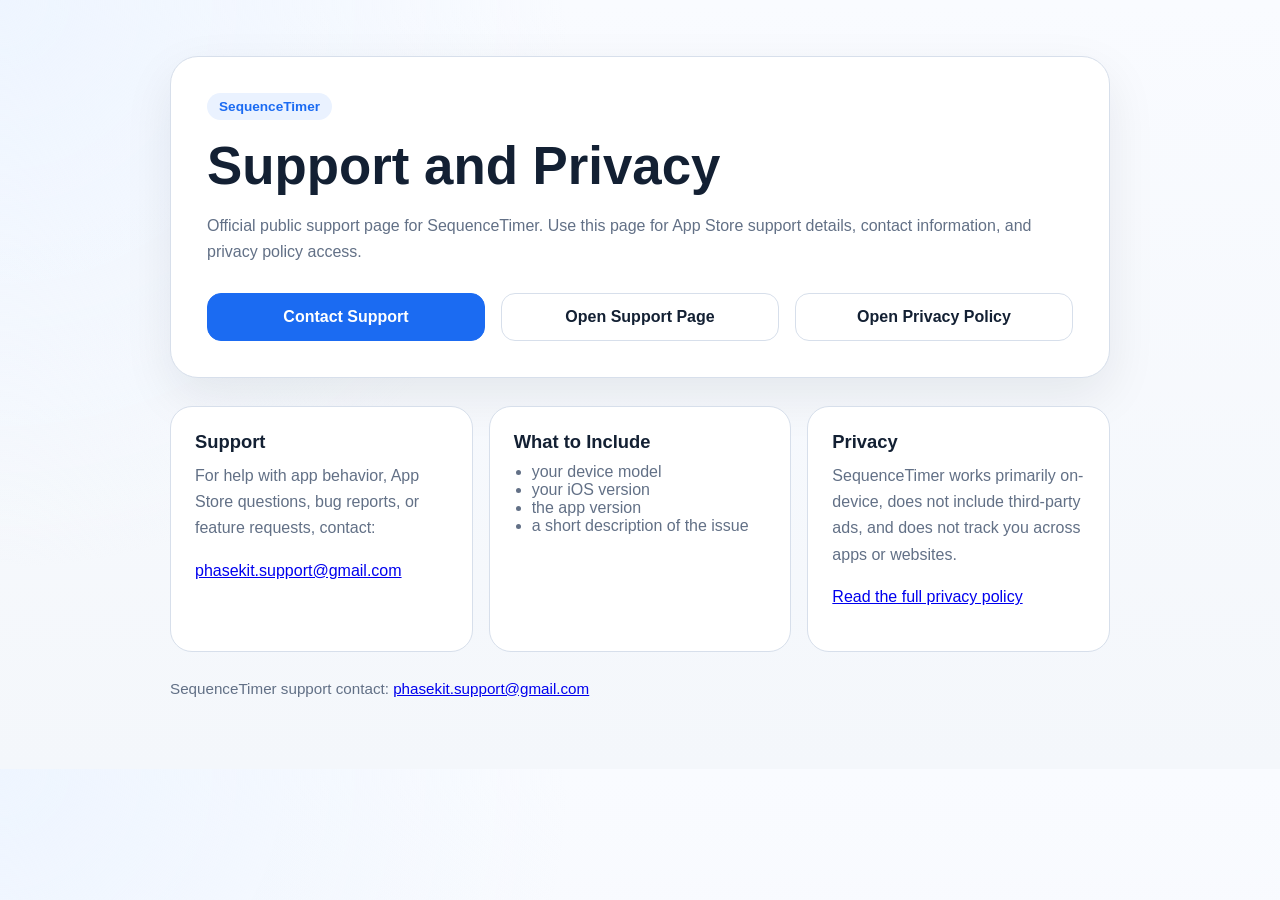
==== index.html @ 13ef12d1 "Add public support page" ====
<!doctype html>
<html lang="en">
<head>
    <meta charset="utf-8">
    <meta name="viewport" content="width=device-width, initial-scale=1">
    <title>SequenceTimer Support</title>
    <style>
        :root {
            color-scheme: light;
            --bg: #f4f7fb;
            --panel: #ffffff;
            --text: #132033;
            --muted: #627086;
            --line: #d7dfeb;
            --accent: #1b6bf2;
            --accent-soft: #eaf2ff;
        }

        * { box-sizing: border-box; }

        body {
            margin: 0;
            font-family: -apple-system, BlinkMacSystemFont, "Segoe UI", sans-serif;
            color: var(--text);
            background:
                radial-gradient(circle at top left, #eef5ff 0, transparent 38%),
                linear-gradient(180deg, #f9fbff 0%, var(--bg) 100%);
        }

        .wrap {
            max-width: 980px;
            margin: 0 auto;
            padding: 56px 20px 72px;
        }

        .hero {
            background: var(--panel);
            border: 1px solid var(--line);
            border-radius: 28px;
            padding: 36px;
            box-shadow: 0 18px 50px rgba(15, 23, 42, 0.08);
        }

        .eyebrow {
            display: inline-block;
            padding: 6px 12px;
            border-radius: 999px;
            background: var(--accent-soft);
            color: var(--accent);
            font-size: 0.85rem;
            font-weight: 600;
            margin-bottom: 16px;
        }

        h1, h2 {
            line-height: 1.15;
            margin: 0 0 16px;
        }

        h1 {
            font-size: clamp(2.1rem, 5vw, 3.3rem);
        }

        h2 {
            font-size: 1.15rem;
            margin-bottom: 10px;
        }

        p {
            margin: 0 0 16px;
            line-height: 1.65;
        }

        .muted {
            color: var(--muted);
        }

        .actions,
        .grid {
            display: grid;
            gap: 16px;
            margin-top: 28px;
        }

        .actions {
            grid-template-columns: repeat(auto-fit, minmax(220px, 1fr));
        }

        .grid {
            grid-template-columns: repeat(auto-fit, minmax(250px, 1fr));
        }

        .card {
            background: var(--panel);
            border: 1px solid var(--line);
            border-radius: 22px;
            padding: 24px;
        }

        .button {
            display: inline-flex;
            align-items: center;
            justify-content: center;
            min-height: 48px;
            padding: 12px 18px;
            border-radius: 14px;
            text-decoration: none;
            font-weight: 600;
            border: 1px solid var(--line);
            color: var(--text);
            background: #fff;
        }

        .button.primary {
            background: var(--accent);
            border-color: var(--accent);
            color: #fff;
        }

        ul {
            margin: 0;
            padding-left: 18px;
            color: var(--muted);
        }

        footer {
            margin-top: 28px;
            color: var(--muted);
            font-size: 0.95rem;
        }
    </style>
</head>
<body>
    <main class="wrap">
        <section class="hero">
            <span class="eyebrow">SequenceTimer</span>
            <h1>Support and Privacy</h1>
            <p class="muted">Official public support page for SequenceTimer. Use this page for App Store support details, contact information, and privacy policy access.</p>

            <div class="actions">
                <a class="button primary" href="mailto:phasekit.support@gmail.com">Contact Support</a>
                <a class="button" href="support.html">Open Support Page</a>
                <a class="button" href="privacy-policy.html">Open Privacy Policy</a>
            </div>
        </section>

        <section class="grid">
            <article class="card">
                <h2>Support</h2>
                <p class="muted">For help with app behavior, App Store questions, bug reports, or feature requests, contact:</p>
                <p><a href="mailto:phasekit.support@gmail.com">phasekit.support@gmail.com</a></p>
            </article>

            <article class="card">
                <h2>What to Include</h2>
                <ul>
                    <li>your device model</li>
                    <li>your iOS version</li>
                    <li>the app version</li>
                    <li>a short description of the issue</li>
                </ul>
            </article>

            <article class="card">
                <h2>Privacy</h2>
                <p class="muted">SequenceTimer works primarily on-device, does not include third-party ads, and does not track you across apps or websites.</p>
                <p><a href="privacy-policy.html">Read the full privacy policy</a></p>
            </article>
        </section>

        <footer>
            SequenceTimer support contact: <a href="mailto:phasekit.support@gmail.com">phasekit.support@gmail.com</a>
        </footer>
    </main>
</body>
</html>
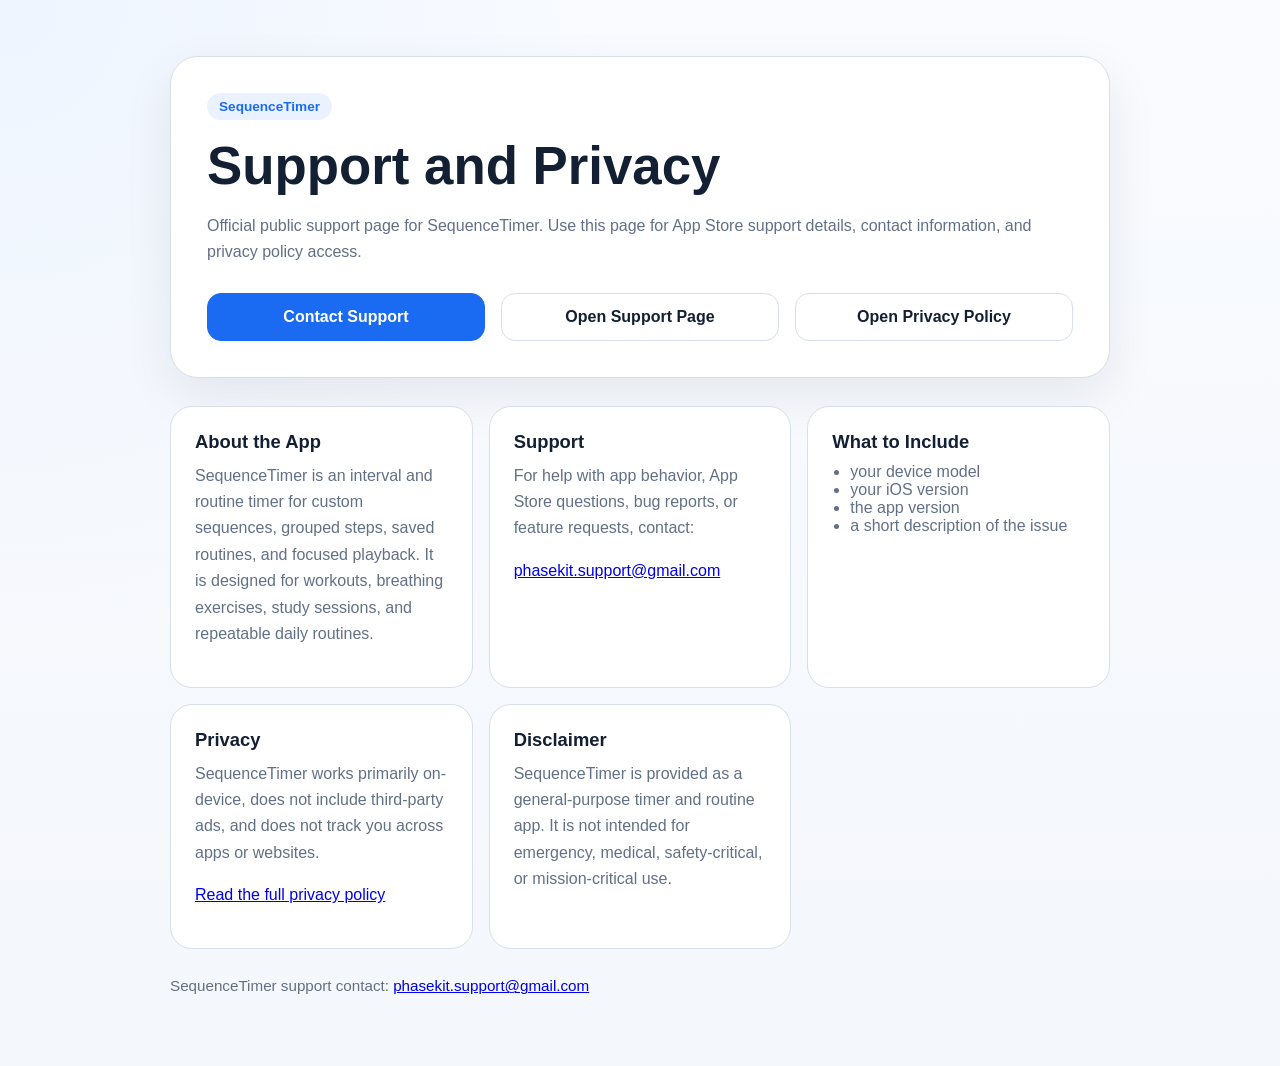
==== commit 02a7855d: "Add app description and disclaimer sections" ====
--- a/index.html
+++ b/index.html
@@ -146,6 +146,11 @@
 
         <section class="grid">
             <article class="card">
+                <h2>About the App</h2>
+                <p class="muted">SequenceTimer is an interval and routine timer for custom sequences, grouped steps, saved routines, and focused playback. It is designed for workouts, breathing exercises, study sessions, and repeatable daily routines.</p>
+            </article>
+
+            <article class="card">
                 <h2>Support</h2>
                 <p class="muted">For help with app behavior, App Store questions, bug reports, or feature requests, contact:</p>
                 <p><a href="mailto:phasekit.support@gmail.com">phasekit.support@gmail.com</a></p>
@@ -166,6 +171,11 @@
                 <p class="muted">SequenceTimer works primarily on-device, does not include third-party ads, and does not track you across apps or websites.</p>
                 <p><a href="privacy-policy.html">Read the full privacy policy</a></p>
             </article>
+
+            <article class="card">
+                <h2>Disclaimer</h2>
+                <p class="muted">SequenceTimer is provided as a general-purpose timer and routine app. It is not intended for emergency, medical, safety-critical, or mission-critical use.</p>
+            </article>
         </section>
 
         <footer>
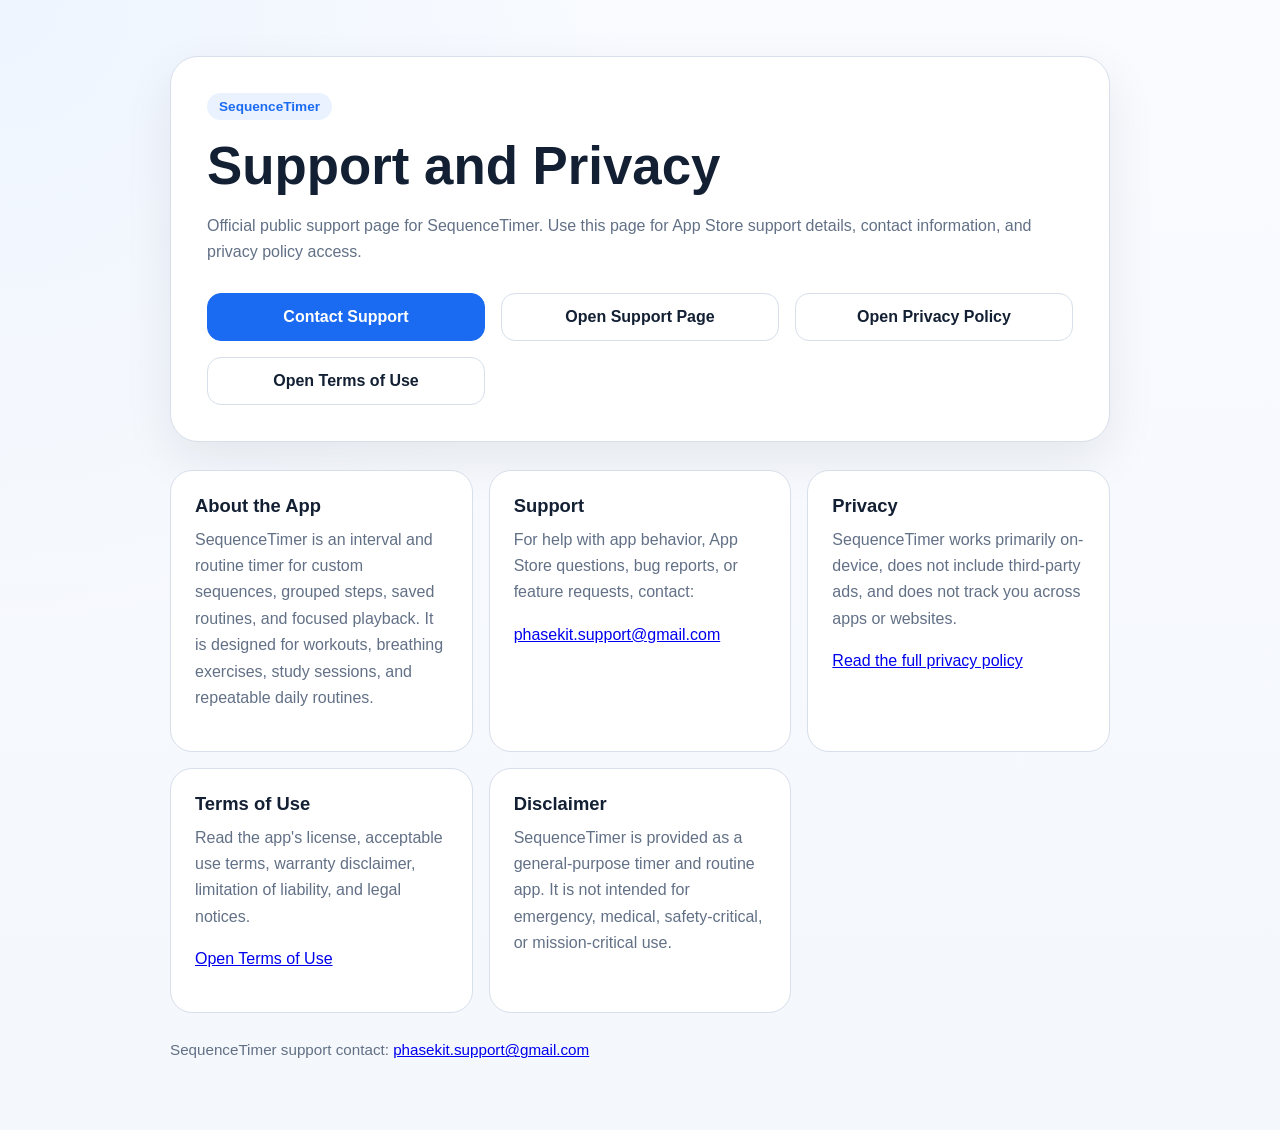
==== commit 566bd4bd: "Add terms of use page" ====
--- a/index.html
+++ b/index.html
@@ -141,6 +141,7 @@
                 <a class="button primary" href="mailto:phasekit.support@gmail.com">Contact Support</a>
                 <a class="button" href="support.html">Open Support Page</a>
                 <a class="button" href="privacy-policy.html">Open Privacy Policy</a>
+                <a class="button" href="terms.html">Open Terms of Use</a>
             </div>
         </section>
 
@@ -157,19 +158,15 @@
             </article>
 
             <article class="card">
-                <h2>What to Include</h2>
-                <ul>
-                    <li>your device model</li>
-                    <li>your iOS version</li>
-                    <li>the app version</li>
-                    <li>a short description of the issue</li>
-                </ul>
+                <h2>Privacy</h2>
+                <p class="muted">SequenceTimer works primarily on-device, does not include third-party ads, and does not track you across apps or websites.</p>
+                <p><a href="privacy-policy.html">Read the full privacy policy</a></p>
             </article>
 
             <article class="card">
-                <h2>Privacy</h2>
-                <p class="muted">SequenceTimer works primarily on-device, does not include third-party ads, and does not track you across apps or websites.</p>
-                <p><a href="privacy-policy.html">Read the full privacy policy</a></p>
+                <h2>Terms of Use</h2>
+                <p class="muted">Read the app's license, acceptable use terms, warranty disclaimer, limitation of liability, and legal notices.</p>
+                <p><a href="terms.html">Open Terms of Use</a></p>
             </article>
 
             <article class="card">
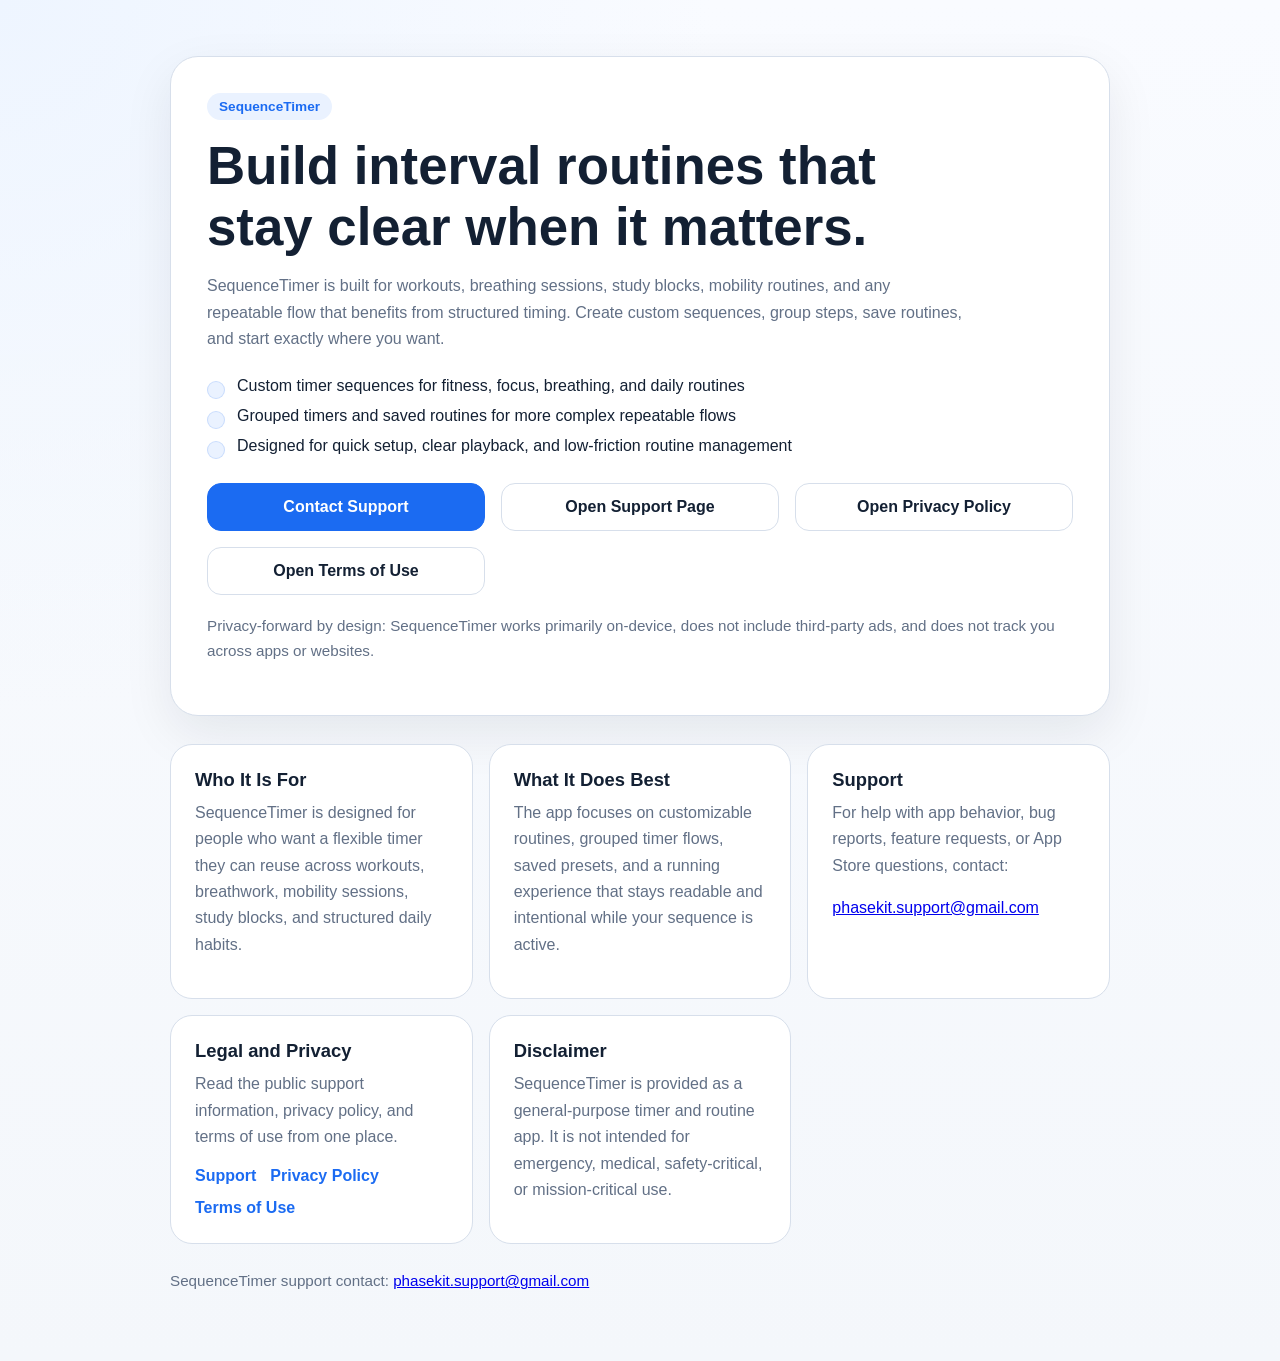
==== commit 7c632eb3: "Improve support site landing page" ====
--- a/index.html
+++ b/index.html
@@ -41,6 +41,10 @@
             box-shadow: 0 18px 50px rgba(15, 23, 42, 0.08);
         }
 
+        .hero-copy {
+            max-width: 760px;
+        }
+
         .eyebrow {
             display: inline-block;
             padding: 6px 12px;
@@ -90,11 +94,48 @@
             grid-template-columns: repeat(auto-fit, minmax(250px, 1fr));
         }
 
+        .feature-list {
+            display: grid;
+            gap: 12px;
+            margin-top: 24px;
+        }
+
+        .feature-row {
+            display: grid;
+            grid-template-columns: 18px 1fr;
+            gap: 12px;
+            align-items: start;
+            color: var(--text);
+        }
+
+        .feature-dot {
+            width: 18px;
+            height: 18px;
+            border-radius: 999px;
+            background: var(--accent-soft);
+            border: 1px solid rgba(27, 107, 242, 0.16);
+            position: relative;
+            top: 4px;
+        }
+
         .card {
             background: var(--panel);
             border: 1px solid var(--line);
             border-radius: 22px;
             padding: 24px;
+        }
+
+        .legal-links {
+            display: flex;
+            flex-wrap: wrap;
+            gap: 14px;
+            margin-top: 16px;
+        }
+
+        .legal-links a {
+            color: var(--accent);
+            text-decoration: none;
+            font-weight: 600;
         }
 
         .button {
@@ -123,6 +164,12 @@
             color: var(--muted);
         }
 
+        .micro-note {
+            margin-top: 18px;
+            font-size: 0.95rem;
+            color: var(--muted);
+        }
+
         footer {
             margin-top: 28px;
             color: var(--muted);
@@ -133,9 +180,26 @@
 <body>
     <main class="wrap">
         <section class="hero">
-            <span class="eyebrow">SequenceTimer</span>
-            <h1>Support and Privacy</h1>
-            <p class="muted">Official public support page for SequenceTimer. Use this page for App Store support details, contact information, and privacy policy access.</p>
+            <div class="hero-copy">
+                <span class="eyebrow">SequenceTimer</span>
+                <h1>Build interval routines that stay clear when it matters.</h1>
+                <p class="muted">SequenceTimer is built for workouts, breathing sessions, study blocks, mobility routines, and any repeatable flow that benefits from structured timing. Create custom sequences, group steps, save routines, and start exactly where you want.</p>
+
+                <div class="feature-list">
+                    <div class="feature-row">
+                        <span class="feature-dot"></span>
+                        <div>Custom timer sequences for fitness, focus, breathing, and daily routines</div>
+                    </div>
+                    <div class="feature-row">
+                        <span class="feature-dot"></span>
+                        <div>Grouped timers and saved routines for more complex repeatable flows</div>
+                    </div>
+                    <div class="feature-row">
+                        <span class="feature-dot"></span>
+                        <div>Designed for quick setup, clear playback, and low-friction routine management</div>
+                    </div>
+                </div>
+            </div>
 
             <div class="actions">
                 <a class="button primary" href="mailto:phasekit.support@gmail.com">Contact Support</a>
@@ -143,30 +207,35 @@
                 <a class="button" href="privacy-policy.html">Open Privacy Policy</a>
                 <a class="button" href="terms.html">Open Terms of Use</a>
             </div>
+
+            <p class="micro-note">Privacy-forward by design: SequenceTimer works primarily on-device, does not include third-party ads, and does not track you across apps or websites.</p>
         </section>
 
         <section class="grid">
             <article class="card">
-                <h2>About the App</h2>
-                <p class="muted">SequenceTimer is an interval and routine timer for custom sequences, grouped steps, saved routines, and focused playback. It is designed for workouts, breathing exercises, study sessions, and repeatable daily routines.</p>
+                <h2>Who It Is For</h2>
+                <p class="muted">SequenceTimer is designed for people who want a flexible timer they can reuse across workouts, breathwork, mobility sessions, study blocks, and structured daily habits.</p>
+            </article>
+
+            <article class="card">
+                <h2>What It Does Best</h2>
+                <p class="muted">The app focuses on customizable routines, grouped timer flows, saved presets, and a running experience that stays readable and intentional while your sequence is active.</p>
             </article>
 
             <article class="card">
                 <h2>Support</h2>
-                <p class="muted">For help with app behavior, App Store questions, bug reports, or feature requests, contact:</p>
+                <p class="muted">For help with app behavior, bug reports, feature requests, or App Store questions, contact:</p>
                 <p><a href="mailto:phasekit.support@gmail.com">phasekit.support@gmail.com</a></p>
             </article>
 
             <article class="card">
-                <h2>Privacy</h2>
-                <p class="muted">SequenceTimer works primarily on-device, does not include third-party ads, and does not track you across apps or websites.</p>
-                <p><a href="privacy-policy.html">Read the full privacy policy</a></p>
-            </article>
-
-            <article class="card">
-                <h2>Terms of Use</h2>
-                <p class="muted">Read the app's license, acceptable use terms, warranty disclaimer, limitation of liability, and legal notices.</p>
-                <p><a href="terms.html">Open Terms of Use</a></p>
+                <h2>Legal and Privacy</h2>
+                <p class="muted">Read the public support information, privacy policy, and terms of use from one place.</p>
+                <div class="legal-links">
+                    <a href="support.html">Support</a>
+                    <a href="privacy-policy.html">Privacy Policy</a>
+                    <a href="terms.html">Terms of Use</a>
+                </div>
             </article>
 
             <article class="card">
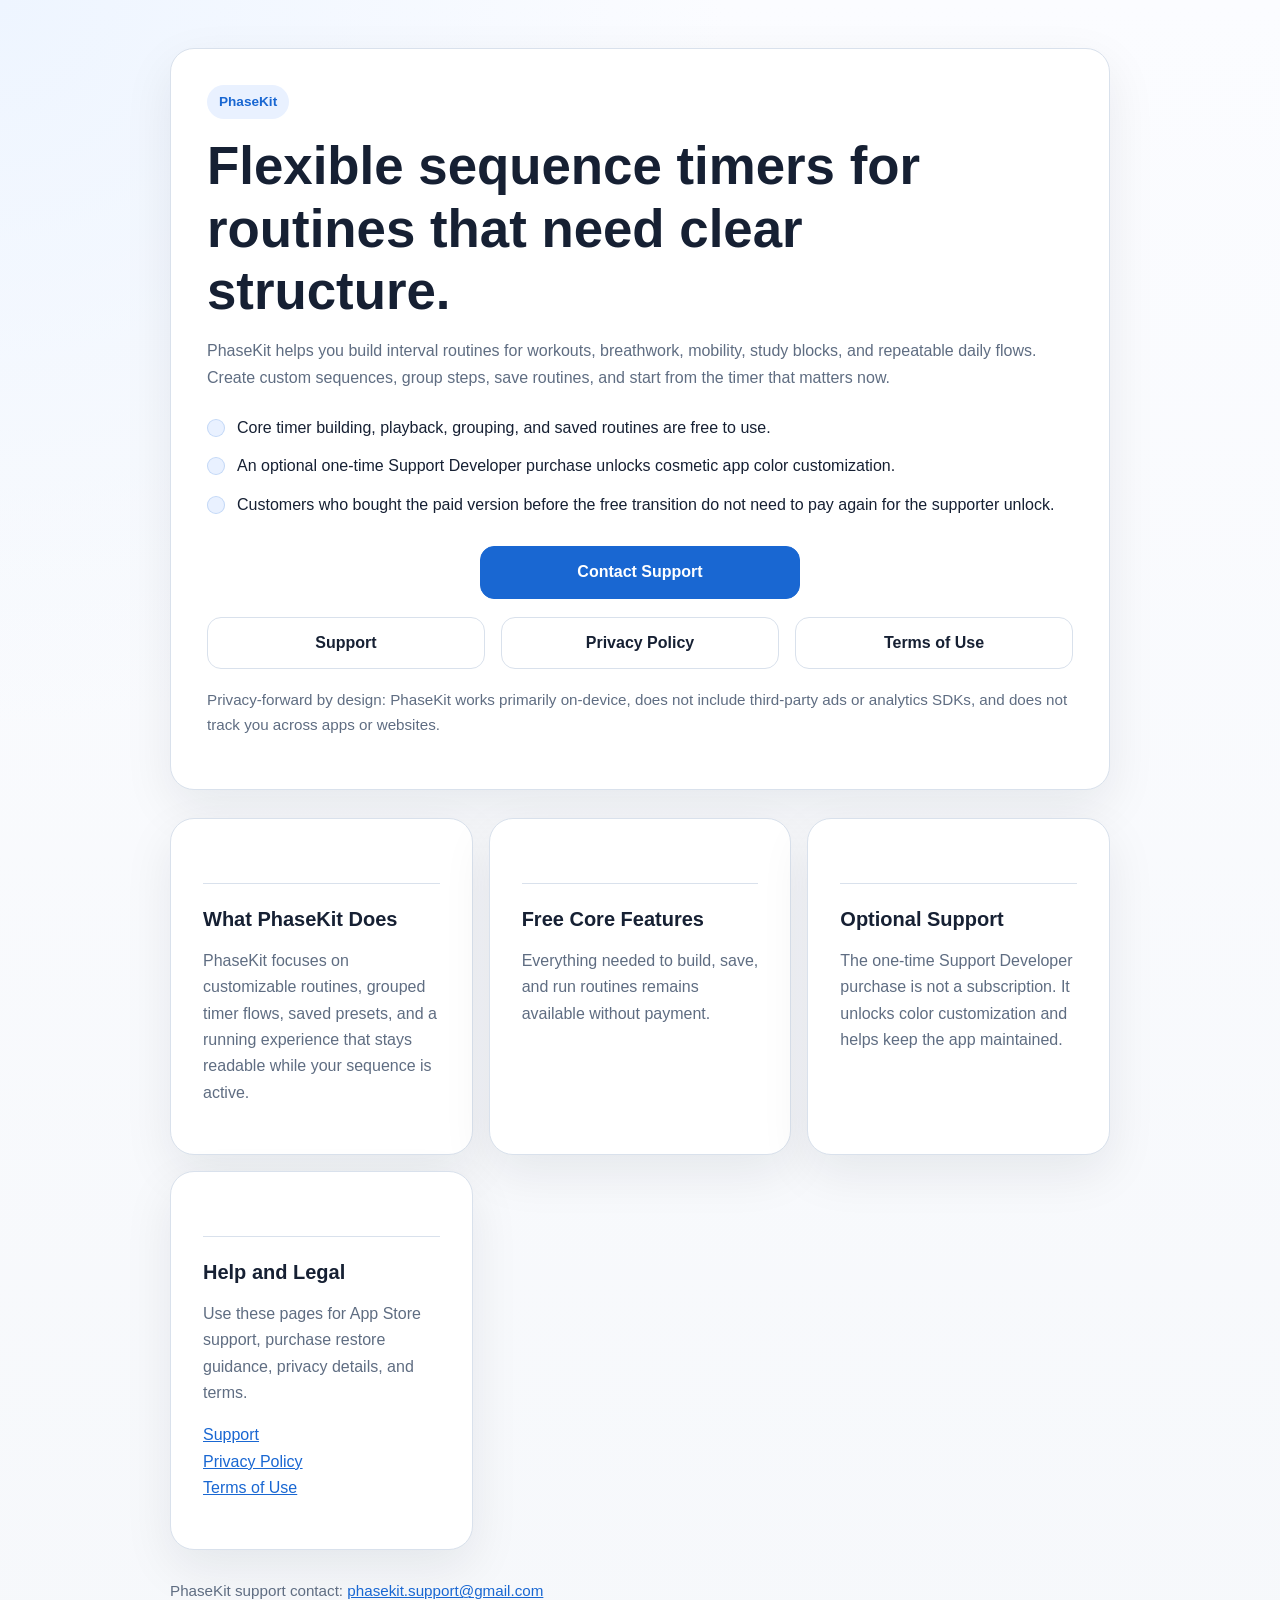
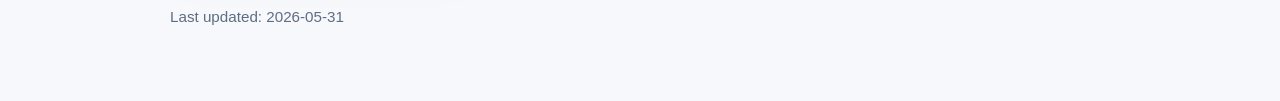
==== commit 695ccd8d: "Update PhaseKit support site" ====
--- a/index.html
+++ b/index.html
@@ -3,249 +3,76 @@
 <head>
     <meta charset="utf-8">
     <meta name="viewport" content="width=device-width, initial-scale=1">
-    <title>SequenceTimer Support</title>
-    <style>
-        :root {
-            color-scheme: light;
-            --bg: #f4f7fb;
-            --panel: #ffffff;
-            --text: #132033;
-            --muted: #627086;
-            --line: #d7dfeb;
-            --accent: #1b6bf2;
-            --accent-soft: #eaf2ff;
-        }
-
-        * { box-sizing: border-box; }
-
-        body {
-            margin: 0;
-            font-family: -apple-system, BlinkMacSystemFont, "Segoe UI", sans-serif;
-            color: var(--text);
-            background:
-                radial-gradient(circle at top left, #eef5ff 0, transparent 38%),
-                linear-gradient(180deg, #f9fbff 0%, var(--bg) 100%);
-        }
-
-        .wrap {
-            max-width: 980px;
-            margin: 0 auto;
-            padding: 56px 20px 72px;
-        }
-
-        .hero {
-            background: var(--panel);
-            border: 1px solid var(--line);
-            border-radius: 28px;
-            padding: 36px;
-            box-shadow: 0 18px 50px rgba(15, 23, 42, 0.08);
-        }
-
-        .hero-copy {
-            max-width: 760px;
-        }
-
-        .eyebrow {
-            display: inline-block;
-            padding: 6px 12px;
-            border-radius: 999px;
-            background: var(--accent-soft);
-            color: var(--accent);
-            font-size: 0.85rem;
-            font-weight: 600;
-            margin-bottom: 16px;
-        }
-
-        h1, h2 {
-            line-height: 1.15;
-            margin: 0 0 16px;
-        }
-
-        h1 {
-            font-size: clamp(2.1rem, 5vw, 3.3rem);
-        }
-
-        h2 {
-            font-size: 1.15rem;
-            margin-bottom: 10px;
-        }
-
-        p {
-            margin: 0 0 16px;
-            line-height: 1.65;
-        }
-
-        .muted {
-            color: var(--muted);
-        }
-
-        .actions,
-        .grid {
-            display: grid;
-            gap: 16px;
-            margin-top: 28px;
-        }
-
-        .actions {
-            grid-template-columns: repeat(auto-fit, minmax(220px, 1fr));
-        }
-
-        .grid {
-            grid-template-columns: repeat(auto-fit, minmax(250px, 1fr));
-        }
-
-        .feature-list {
-            display: grid;
-            gap: 12px;
-            margin-top: 24px;
-        }
-
-        .feature-row {
-            display: grid;
-            grid-template-columns: 18px 1fr;
-            gap: 12px;
-            align-items: start;
-            color: var(--text);
-        }
-
-        .feature-dot {
-            width: 18px;
-            height: 18px;
-            border-radius: 999px;
-            background: var(--accent-soft);
-            border: 1px solid rgba(27, 107, 242, 0.16);
-            position: relative;
-            top: 4px;
-        }
-
-        .card {
-            background: var(--panel);
-            border: 1px solid var(--line);
-            border-radius: 22px;
-            padding: 24px;
-        }
-
-        .legal-links {
-            display: flex;
-            flex-wrap: wrap;
-            gap: 14px;
-            margin-top: 16px;
-        }
-
-        .legal-links a {
-            color: var(--accent);
-            text-decoration: none;
-            font-weight: 600;
-        }
-
-        .button {
-            display: inline-flex;
-            align-items: center;
-            justify-content: center;
-            min-height: 48px;
-            padding: 12px 18px;
-            border-radius: 14px;
-            text-decoration: none;
-            font-weight: 600;
-            border: 1px solid var(--line);
-            color: var(--text);
-            background: #fff;
-        }
-
-        .button.primary {
-            background: var(--accent);
-            border-color: var(--accent);
-            color: #fff;
-        }
-
-        ul {
-            margin: 0;
-            padding-left: 18px;
-            color: var(--muted);
-        }
-
-        .micro-note {
-            margin-top: 18px;
-            font-size: 0.95rem;
-            color: var(--muted);
-        }
-
-        footer {
-            margin-top: 28px;
-            color: var(--muted);
-            font-size: 0.95rem;
-        }
-    </style>
+    <meta name="description" content="PhaseKit support, privacy policy, terms of use, and App Store help.">
+    <title>PhaseKit Support</title>
+    <link rel="stylesheet" href="styles.css">
 </head>
 <body>
     <main class="wrap">
         <section class="hero">
-            <div class="hero-copy">
-                <span class="eyebrow">SequenceTimer</span>
-                <h1>Build interval routines that stay clear when it matters.</h1>
-                <p class="muted">SequenceTimer is built for workouts, breathing sessions, study blocks, mobility routines, and any repeatable flow that benefits from structured timing. Create custom sequences, group steps, save routines, and start exactly where you want.</p>
+            <span class="eyebrow">PhaseKit</span>
+            <h1>Flexible sequence timers for routines that need clear structure.</h1>
+            <p class="muted">PhaseKit helps you build interval routines for workouts, breathwork, mobility, study blocks, and repeatable daily flows. Create custom sequences, group steps, save routines, and start from the timer that matters now.</p>
 
-                <div class="feature-list">
-                    <div class="feature-row">
-                        <span class="feature-dot"></span>
-                        <div>Custom timer sequences for fitness, focus, breathing, and daily routines</div>
-                    </div>
-                    <div class="feature-row">
-                        <span class="feature-dot"></span>
-                        <div>Grouped timers and saved routines for more complex repeatable flows</div>
-                    </div>
-                    <div class="feature-row">
-                        <span class="feature-dot"></span>
-                        <div>Designed for quick setup, clear playback, and low-friction routine management</div>
-                    </div>
+            <div class="feature-list">
+                <div class="feature-row">
+                    <span class="feature-dot"></span>
+                    <div>Core timer building, playback, grouping, and saved routines are free to use.</div>
+                </div>
+                <div class="feature-row">
+                    <span class="feature-dot"></span>
+                    <div>An optional one-time Support Developer purchase unlocks cosmetic app color customization.</div>
+                </div>
+                <div class="feature-row">
+                    <span class="feature-dot"></span>
+                    <div>Customers who bought the paid version before the free transition do not need to pay again for the supporter unlock.</div>
                 </div>
             </div>
 
             <div class="actions">
-                <a class="button primary" href="mailto:phasekit.support@gmail.com">Contact Support</a>
-                <a class="button" href="support.html">Open Support Page</a>
-                <a class="button" href="privacy-policy.html">Open Privacy Policy</a>
-                <a class="button" href="terms.html">Open Terms of Use</a>
+                <div class="primary-action">
+                    <a class="button primary" href="mailto:phasekit.support@gmail.com">Contact Support</a>
+                </div>
+                <div class="secondary-actions">
+                    <a class="button" href="support.html">Support</a>
+                    <a class="button" href="privacy-policy.html">Privacy Policy</a>
+                    <a class="button" href="terms.html">Terms of Use</a>
+                </div>
             </div>
 
-            <p class="micro-note">Privacy-forward by design: SequenceTimer works primarily on-device, does not include third-party ads, and does not track you across apps or websites.</p>
+            <p class="note">Privacy-forward by design: PhaseKit works primarily on-device, does not include third-party ads or analytics SDKs, and does not track you across apps or websites.</p>
         </section>
 
         <section class="grid">
             <article class="card">
-                <h2>Who It Is For</h2>
-                <p class="muted">SequenceTimer is designed for people who want a flexible timer they can reuse across workouts, breathwork, mobility sessions, study blocks, and structured daily habits.</p>
+                <h2>What PhaseKit Does</h2>
+                <p class="muted">PhaseKit focuses on customizable routines, grouped timer flows, saved presets, and a running experience that stays readable while your sequence is active.</p>
             </article>
 
             <article class="card">
-                <h2>What It Does Best</h2>
-                <p class="muted">The app focuses on customizable routines, grouped timer flows, saved presets, and a running experience that stays readable and intentional while your sequence is active.</p>
+                <h2>Free Core Features</h2>
+                <p class="muted">Everything needed to build, save, and run routines remains available without payment.</p>
             </article>
 
             <article class="card">
-                <h2>Support</h2>
-                <p class="muted">For help with app behavior, bug reports, feature requests, or App Store questions, contact:</p>
-                <p><a href="mailto:phasekit.support@gmail.com">phasekit.support@gmail.com</a></p>
+                <h2>Optional Support</h2>
+                <p class="muted">The one-time Support Developer purchase is not a subscription. It unlocks color customization and helps keep the app maintained.</p>
             </article>
 
             <article class="card">
-                <h2>Legal and Privacy</h2>
-                <p class="muted">Read the public support information, privacy policy, and terms of use from one place.</p>
-                <div class="legal-links">
-                    <a href="support.html">Support</a>
-                    <a href="privacy-policy.html">Privacy Policy</a>
+                <h2>Help and Legal</h2>
+                <p class="muted">Use these pages for App Store support, purchase restore guidance, privacy details, and terms.</p>
+                <p>
+                    <a href="support.html">Support</a><br>
+                    <a href="privacy-policy.html">Privacy Policy</a><br>
                     <a href="terms.html">Terms of Use</a>
-                </div>
-            </article>
-
-            <article class="card">
-                <h2>Disclaimer</h2>
-                <p class="muted">SequenceTimer is provided as a general-purpose timer and routine app. It is not intended for emergency, medical, safety-critical, or mission-critical use.</p>
+                </p>
             </article>
         </section>
 
         <footer>
-            SequenceTimer support contact: <a href="mailto:phasekit.support@gmail.com">phasekit.support@gmail.com</a>
+            PhaseKit support contact: <a href="mailto:phasekit.support@gmail.com">phasekit.support@gmail.com</a><br>
+            Last updated: 2026-05-31
         </footer>
     </main>
 </body>
--- a/styles.css
+++ b/styles.css
@@ -0,0 +1,229 @@
+:root {
+    color-scheme: light;
+    --bg: #f6f8fb;
+    --panel: #ffffff;
+    --text: #162033;
+    --muted: #5f6d82;
+    --line: #d9e1ec;
+    --accent: #1967d2;
+    --accent-soft: #e9f1ff;
+    --ok: #1f7a4d;
+}
+
+* {
+    box-sizing: border-box;
+}
+
+body {
+    margin: 0;
+    font-family: -apple-system, BlinkMacSystemFont, "Segoe UI", sans-serif;
+    color: var(--text);
+    background:
+        radial-gradient(circle at top left, #eef5ff 0, transparent 34%),
+        linear-gradient(180deg, #fbfcff 0%, var(--bg) 100%);
+    line-height: 1.65;
+}
+
+a {
+    color: var(--accent);
+}
+
+.wrap {
+    max-width: 980px;
+    margin: 0 auto;
+    padding: 48px 20px 72px;
+}
+
+.card,
+.hero {
+    background: var(--panel);
+    border: 1px solid var(--line);
+    border-radius: 24px;
+    box-shadow: 0 18px 50px rgba(15, 23, 42, 0.08);
+}
+
+.hero {
+    padding: 36px;
+}
+
+.card {
+    padding: 32px;
+}
+
+.narrow {
+    max-width: 860px;
+}
+
+.eyebrow {
+    display: inline-block;
+    margin-bottom: 16px;
+    padding: 6px 12px;
+    border-radius: 999px;
+    background: var(--accent-soft);
+    color: var(--accent);
+    font-size: 0.85rem;
+    font-weight: 700;
+}
+
+h1,
+h2,
+h3 {
+    margin: 0 0 16px;
+    line-height: 1.18;
+}
+
+h1 {
+    max-width: 760px;
+    font-size: clamp(2.1rem, 5vw, 3.3rem);
+}
+
+h2 {
+    margin-top: 32px;
+    padding-top: 24px;
+    border-top: 1px solid var(--line);
+    font-size: 1.25rem;
+}
+
+h3 {
+    margin-top: 24px;
+    font-size: 1.05rem;
+}
+
+p,
+ul {
+    margin: 0 0 16px;
+}
+
+ul {
+    padding-left: 20px;
+}
+
+.muted,
+.meta {
+    color: var(--muted);
+}
+
+.meta {
+    margin-bottom: 24px;
+}
+
+.actions {
+    display: grid;
+    gap: 18px;
+    margin-top: 28px;
+}
+
+.primary-action {
+    display: flex;
+    justify-content: center;
+}
+
+.primary-action .button {
+    min-width: min(100%, 320px);
+}
+
+.secondary-actions,
+.grid {
+    display: grid;
+    gap: 16px;
+}
+
+.secondary-actions {
+    grid-template-columns: repeat(3, minmax(0, 1fr));
+}
+
+.grid {
+    grid-template-columns: repeat(auto-fit, minmax(250px, 1fr));
+    margin-top: 28px;
+}
+
+.button {
+    display: inline-flex;
+    align-items: center;
+    justify-content: center;
+    min-height: 48px;
+    padding: 12px 18px;
+    border: 1px solid var(--line);
+    border-radius: 14px;
+    background: #fff;
+    color: var(--text);
+    font-weight: 700;
+    text-align: center;
+    text-decoration: none;
+}
+
+.button.primary {
+    border-color: var(--accent);
+    background: var(--accent);
+    color: #fff;
+}
+
+.feature-list {
+    display: grid;
+    gap: 12px;
+    margin-top: 24px;
+}
+
+.feature-row {
+    display: grid;
+    grid-template-columns: 18px 1fr;
+    gap: 12px;
+    align-items: start;
+}
+
+.feature-dot {
+    position: relative;
+    top: 4px;
+    width: 18px;
+    height: 18px;
+    border: 1px solid rgba(25, 103, 210, 0.18);
+    border-radius: 999px;
+    background: var(--accent-soft);
+}
+
+.note {
+    margin-top: 18px;
+    color: var(--muted);
+    font-size: 0.95rem;
+}
+
+.pill {
+    display: inline-block;
+    margin: 0 8px 8px 0;
+    padding: 6px 10px;
+    border-radius: 999px;
+    background: #eef7f2;
+    color: var(--ok);
+    font-size: 0.9rem;
+    font-weight: 700;
+}
+
+.secondary-link {
+    display: inline-block;
+    margin-bottom: 24px;
+    color: var(--accent);
+    font-weight: 700;
+    text-decoration: none;
+}
+
+footer {
+    margin-top: 28px;
+    color: var(--muted);
+    font-size: 0.95rem;
+}
+
+@media (max-width: 680px) {
+    .wrap {
+        padding: 28px 14px 48px;
+    }
+
+    .hero,
+    .card {
+        padding: 24px;
+        border-radius: 18px;
+    }
+
+    .secondary-actions {
+        grid-template-columns: 1fr;
+    }
+}
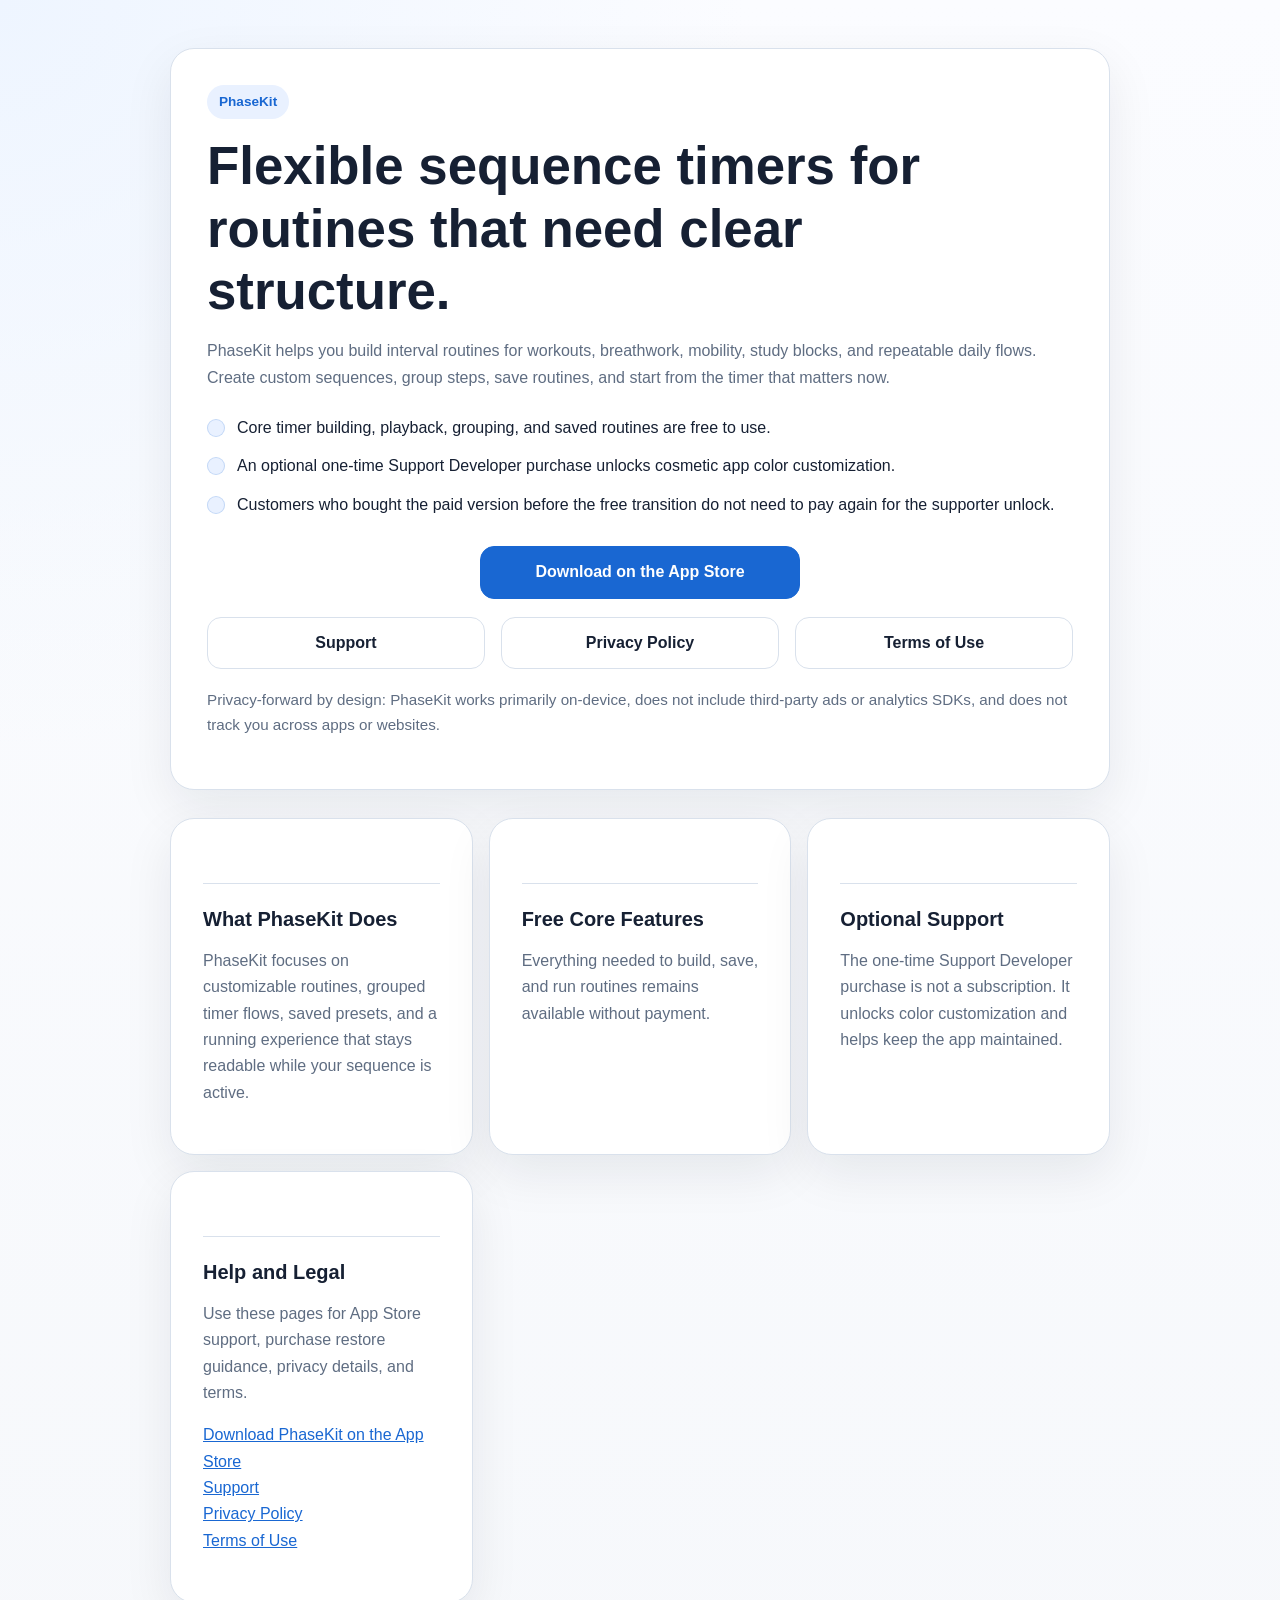
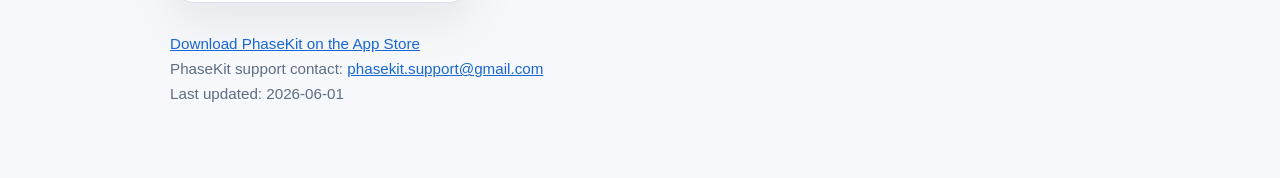
==== commit b66e9a06: "Update PhaseKit support site" ====
--- a/index.html
+++ b/index.html
@@ -31,7 +31,7 @@
 
             <div class="actions">
                 <div class="primary-action">
-                    <a class="button primary" href="mailto:phasekit.support@gmail.com">Contact Support</a>
+                    <a class="button primary" href="https://apps.apple.com/app/id6757267909">Download on the App Store</a>
                 </div>
                 <div class="secondary-actions">
                     <a class="button" href="support.html">Support</a>
@@ -63,6 +63,7 @@
                 <h2>Help and Legal</h2>
                 <p class="muted">Use these pages for App Store support, purchase restore guidance, privacy details, and terms.</p>
                 <p>
+                    <a href="https://apps.apple.com/app/id6757267909">Download PhaseKit on the App Store</a><br>
                     <a href="support.html">Support</a><br>
                     <a href="privacy-policy.html">Privacy Policy</a><br>
                     <a href="terms.html">Terms of Use</a>
@@ -71,8 +72,9 @@
         </section>
 
         <footer>
+            <a href="https://apps.apple.com/app/id6757267909">Download PhaseKit on the App Store</a><br>
             PhaseKit support contact: <a href="mailto:phasekit.support@gmail.com">phasekit.support@gmail.com</a><br>
-            Last updated: 2026-05-31
+            Last updated: 2026-06-01
         </footer>
     </main>
 </body>
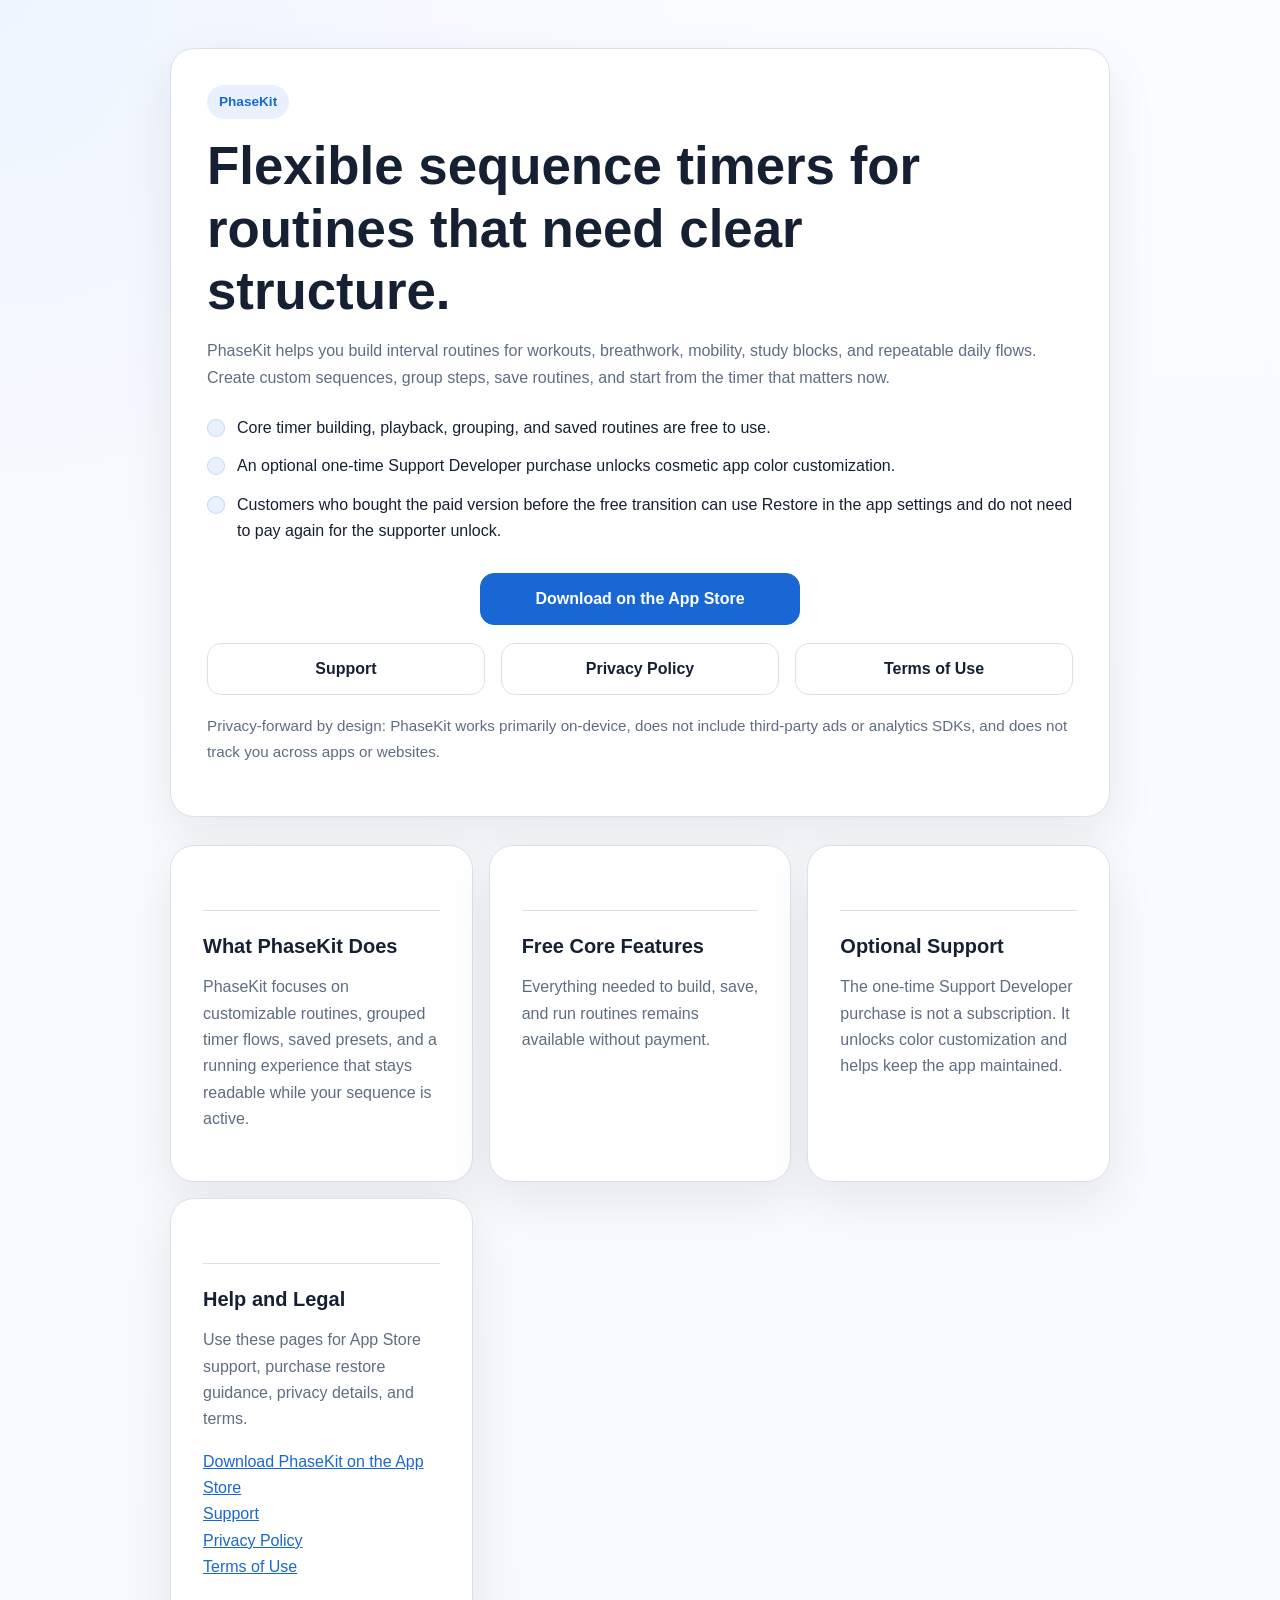
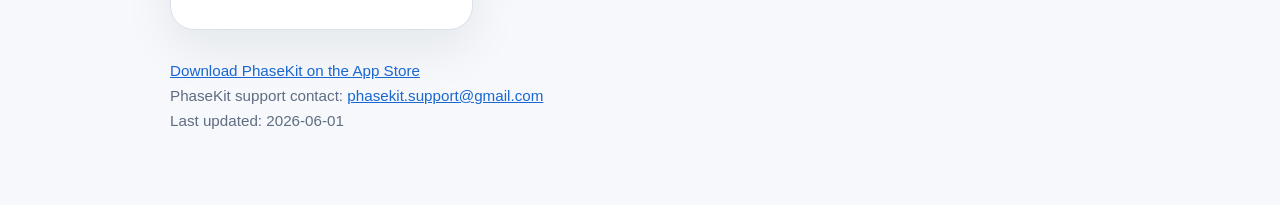
==== commit 5f6bafcb: "Update PhaseKit support site" ====
--- a/index.html
+++ b/index.html
@@ -25,7 +25,7 @@
                 </div>
                 <div class="feature-row">
                     <span class="feature-dot"></span>
-                    <div>Customers who bought the paid version before the free transition do not need to pay again for the supporter unlock.</div>
+                    <div>Customers who bought the paid version before the free transition can use Restore in the app settings and do not need to pay again for the supporter unlock.</div>
                 </div>
             </div>
 
